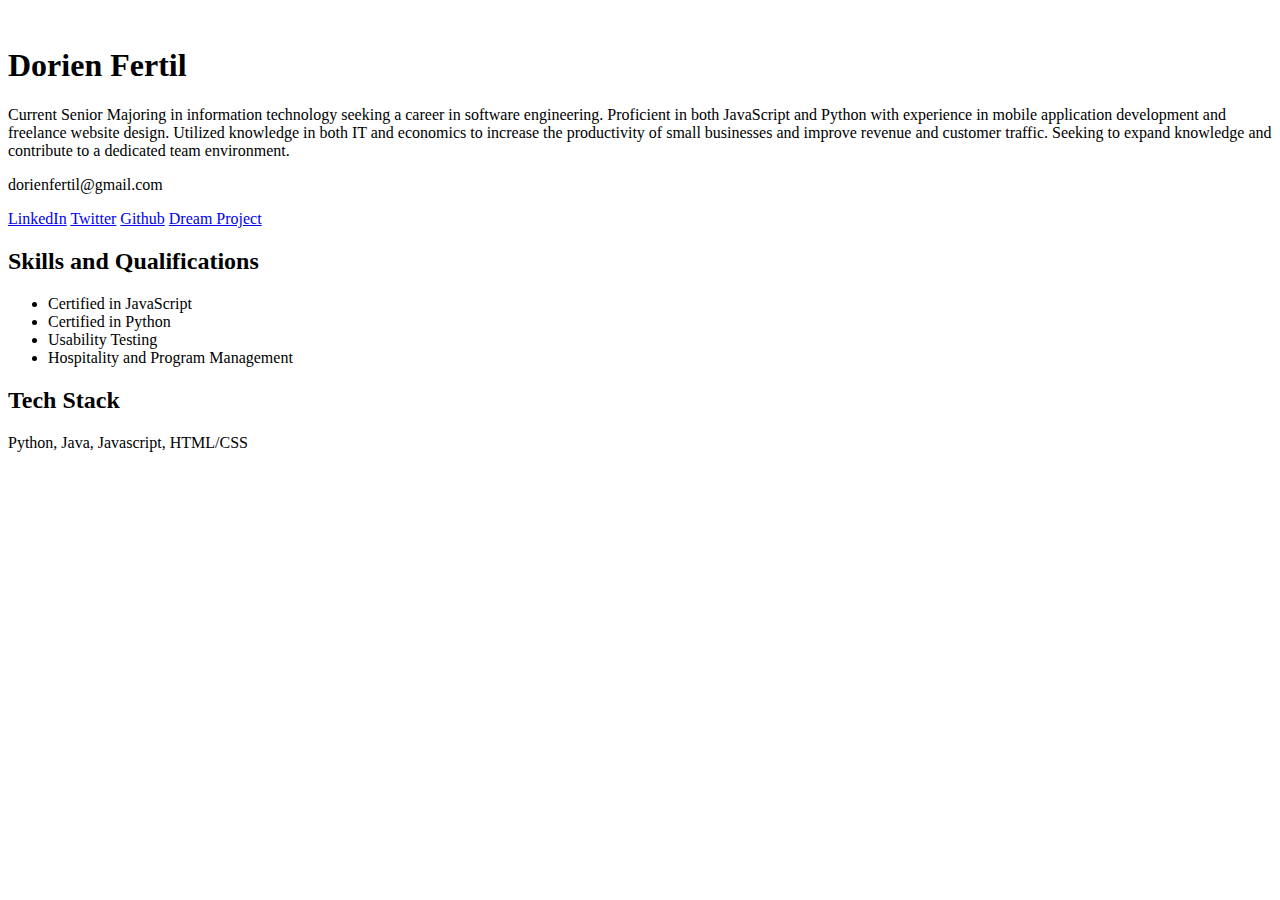
==== index.html @ d8eaf8b0 "first commit" ====
<!DOCTYPE html>
<html>
<head>
    <meta charset='utf-8'>
    <meta http-equiv='X-UA-Compatible' content='IE=edge'>
    <title>Page Title</title>
    <meta name='viewport' content='width=device-width, initial-scale=1'>
    <link rel='stylesheet' type='text/css' media='screen' href='./styles/main.css'>
</head>
<body>
    <div id="container--main">
        <section id="wrapping--hero" class="section--page">
            <img id="profile-pic" src="./assets/images/Headshot2024.jpg" alt="">
            <div>
                <h1 id="user-name">Dorien Fertil</h1>
                <p id="bio">Current Senior Majoring in information technology seeking a career in software engineering. Proficient in both JavaScript and Python with experience in mobile application development and freelance website design. Utilized knowledge in both IT and economics to increase the productivity of small businesses and improve revenue and customer traffic. Seeking to expand knowledge and contribute to a dedicated team environment.</p>
                <p id="email">dorienfertil@gmail.com</p>
            </div>
        </section>

        <section class="section--page">
            <div id="socials--list">
                <a href="https://www.linkedin.com/in/dorienfertil" target="_blank">LinkedIn</a>
                <a href="https://x.com/Dorien52156317" target="_blank">Twitter</a>
                <a href="https://github.com/deezy2x/Development" target="_blank">Github</a>
                <a href="a" target="_blank">Dream Project</a>
            </div>
        </section>

        <section class="section--page">
            <h2>Skills and Qualifications</h2>
            <ul id="qualifications--list">
                <li>Certified in JavaScript</li>
                <li>Certified in Python</li>
                <li>Usability Testing</li>
                <li>Hospitality and Program Management</li>
            </ul>
        </section>

        <section class="section--page">
            <h2>Tech Stack</h2>
            <div id="wrapper--techstack__items">
                <div class="card--techstack">
                    <span>Python, Java, Javascript, HTML/CSS</span>
                </div>
            </div>
        </section>
    </div>
</body>
</html>
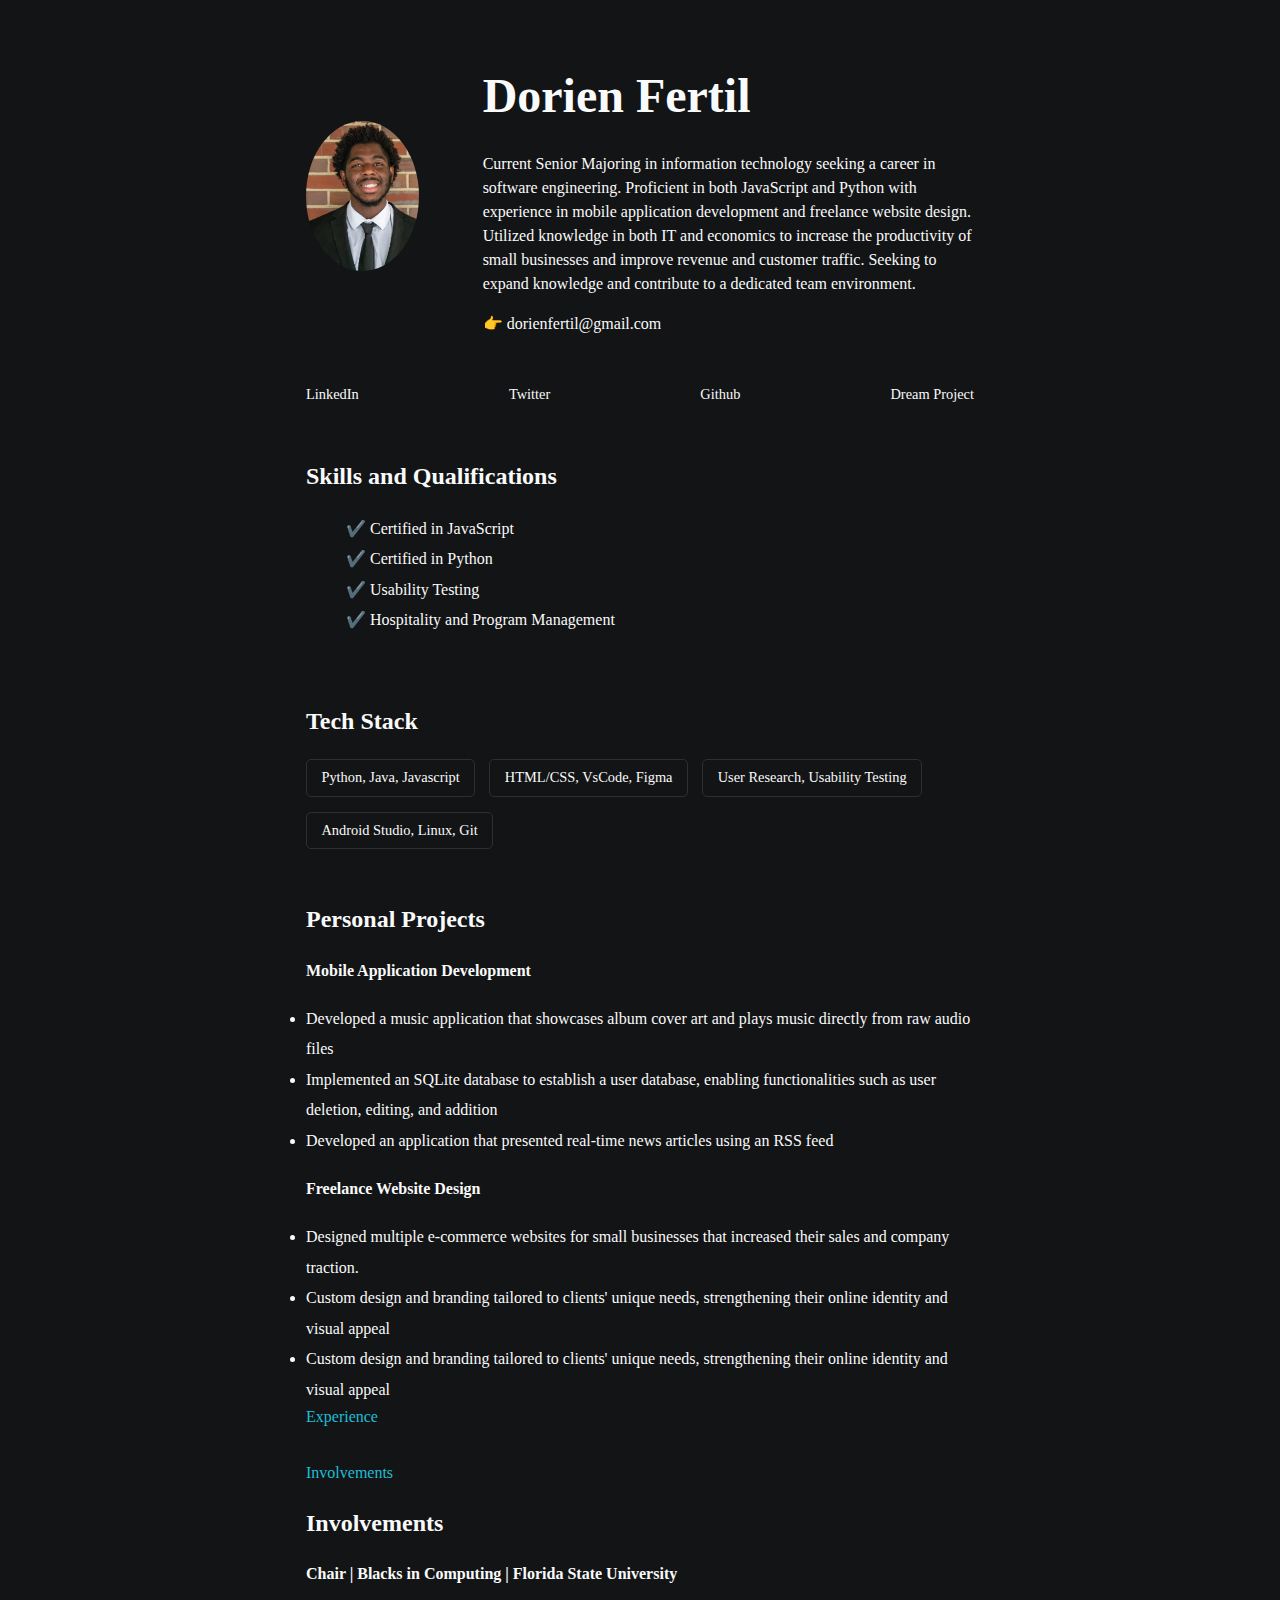
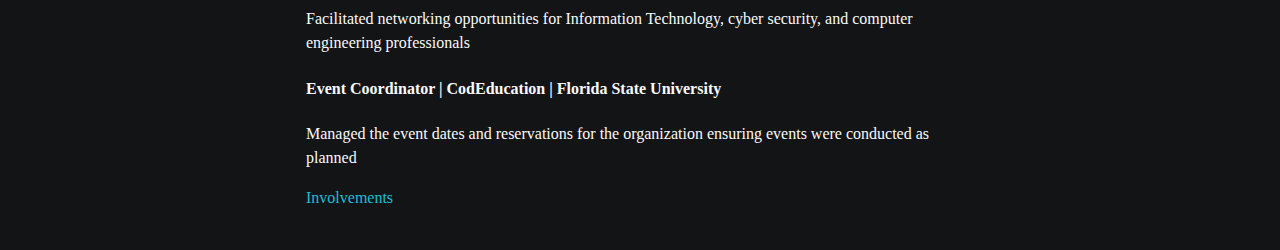
==== commit b669ebfe: "second commit" ====
--- a/index.html
+++ b/index.html
@@ -3,18 +3,18 @@
 <head>
     <meta charset='utf-8'>
     <meta http-equiv='X-UA-Compatible' content='IE=edge'>
-    <title>Page Title</title>
+    <title>Dorien Fertil</title>
     <meta name='viewport' content='width=device-width, initial-scale=1'>
-    <link rel='stylesheet' type='text/css' media='screen' href='./styles/main.css'>
+    <link rel='stylesheet' href='./styles/main.css'>
 </head>
 <body>
     <div id="container--main">
         <section id="wrapping--hero" class="section--page">
-            <img id="profile-pic" src="./assets/images/Headshot2024.jpg" alt="">
+            <img id="profile-pic" src="./assests/images/Headshot2024.jpg" alt="">
             <div>
                 <h1 id="user-name">Dorien Fertil</h1>
                 <p id="bio">Current Senior Majoring in information technology seeking a career in software engineering. Proficient in both JavaScript and Python with experience in mobile application development and freelance website design. Utilized knowledge in both IT and economics to increase the productivity of small businesses and improve revenue and customer traffic. Seeking to expand knowledge and contribute to a dedicated team environment.</p>
-                <p id="email">dorienfertil@gmail.com</p>
+                <p id="email">&#x1F449; dorienfertil@gmail.com</p>
             </div>
         </section>
 
@@ -30,21 +30,51 @@
         <section class="section--page">
             <h2>Skills and Qualifications</h2>
             <ul id="qualifications--list">
-                <li>Certified in JavaScript</li>
-                <li>Certified in Python</li>
-                <li>Usability Testing</li>
-                <li>Hospitality and Program Management</li>
+                <li>✔️  Certified in JavaScript</li>
+                <li>✔️  Certified in Python</li>
+                <li>✔️  Usability Testing</li>
+                <li>✔️  Hospitality and Program Management</li>
             </ul>
         </section>
 
         <section class="section--page">
             <h2>Tech Stack</h2>
             <div id="wrapper--techstack__items">
-                <div class="card--techstack">
-                    <span>Python, Java, Javascript, HTML/CSS</span>
-                </div>
+                <div class="card--techstack"><span>Python, Java, Javascript</span></div>
+                <div  class="card--techstack"><span>HTML/CSS, VsCode, Figma</span></div>
+                <div class="card--techstack"><span>User Research, Usability Testing</span></div>
+                <div class="card--techstack"><span>Android Studio, Linux, Git</span></div>
             </div>
         </section>
+
+        <section class="section--page">
+            <div id="personal projects---list">
+               <div class="Card Personal Projects">
+               </div>
+               <h2>Personal Projects</h2>
+               <h4>Mobile Application Development</h4>
+               <li>Developed a music application that showcases album cover art and plays music directly from raw audio files</li>
+               <li>Implemented an SQLite database to establish a user database, enabling functionalities such as user deletion, editing, and addition</li>
+               <li>Developed an application that presented real-time news articles using an RSS feed</li>
+               <h4>Freelance Website Design</h4>
+               <li>Designed multiple e-commerce websites for small businesses that increased their sales and company traction.</li>
+               <li>Custom design and branding tailored to clients' unique needs, strengthening their online identity and visual appeal</li>
+               <li>Custom design and branding tailored to clients' unique needs, strengthening their online identity and visual appeal</li>
+               <a href="./projectsPage.html">Experience</a>
+            </div>
+        </section>
+
+        <section class="section--page">
+            <div id="involvements"> <a href="./assests/styles/involvementsPage.html">Involvements</a>     
+            <h2>Involvements</h2>
+            <h4> Chair | Blacks in Computing | Florida State University</h4>
+            <p>Facilitated networking opportunities for Information Technology, cyber security, and computer engineering professionals</p>
+            <h4>Event Coordinator | CodEducation | Florida State University</h4>
+            <p>Managed the event dates and reservations for the organization ensuring events were conducted as planned</p>
+            <div id="involvements"> <a href="./assests/styles/involvementsPage.html">Involvements</a> 
+            </div>
+        </section>
+           
     </div>
 </body>
 </html>--- a/styles/main.css
+++ b/styles/main.css
@@ -0,0 +1,111 @@
+@import url('https://fonts.googleapis.com/css2?family=Readex+Pro:wght@300;400;500;600;700&display=swap');
+
+:root{
+    --mainTextColor:#000;
+    --secondaryTextColor-light:rgb(51 51 51);
+    --mainLinkColor-light:#0da2b8;
+    --mainBorderColor-light:rgb(218, 218, 218);
+    --mainBgColor-light:rgb(249, 250,251);
+
+    --mainTextColor-dark:rgb(249, 250,251);
+    --secondaryTextColor-dark:#adb0b1;
+    --mainLinkColor-dark:rgb(30,190,214);
+    --mainBorderColor-dark:#2b3031;
+    --mainBgColor-dark:#131415;
+
+    --mainTextColor:var(--mainTextColor-dark);
+    --secondaryTextColor:var(--secondaryTextColor-dark);
+    --mainLinkColor:var(--mainLinkColor-dark);
+    --mainBorderColor:var(--mainBorderColor-dark);
+    --mainBgColor:var(--mainBgColor-dark);
+}
+*{
+    font-family: 'Readux Pro';
+    line-height: 1.5em;
+    box-sizing: border-box;
+    color: var(--mainTextColor)
+
+}
+body{
+    background-color: var(--mainBgColor);
+}
+p, span li{
+    color: var(--mainTextColor);
+    font-size: 1em;
+}
+a{
+    text-decoration: none;
+    color: var(--mainLinkColor);
+    font-size: 500;
+
+}
+li{
+    line-height: 1.9em;
+}
+#container--main{
+    max-width: 700px;
+    margin: 0 auto;
+    padding: 1em;
+}
+
+.section--page{
+    padding-top: 1em;
+    padding-bottom: 1em;
+}
+
+#wrapping--hero{
+    display: flex;
+    align-items: center;
+    gap: 4em;
+}
+
+#bio, a{
+    font-weight: 300;
+}
+
+#user-name{
+    font-size: 48px;
+    line-height:  1em;
+}
+
+#profile-pic{
+    border-radius: 50%;
+    width: 150px;
+    height: 150px;
+    object-fit: cover;
+}
+
+#email{
+    color:var(--mainTextColor)
+}
+
+#socials--list{
+    display:flex;
+    justify-content: space-between;
+    column-gap: 1em;
+    flex-wrap: wrap;
+    transition: 0.3s;
+
+}
+#socials--list a{
+    font-size: 0.9em;
+    color:var(--mainTextColor)
+}
+#socials--list a:hover{
+    color: var(--mainLinkColor);
+
+}
+#qualifications--list{
+    list-style: none;
+}
+#wrapper--techstack__items{
+    display:flex;
+    flex-wrap: wrap;
+    gap: 1em;
+    font-size: 0.9em;
+}
+.card--techstack{
+    border: 1px solid var(--mainBorderColor);
+    padding: 0.5em 1em;
+    border-radius: 5px;
+}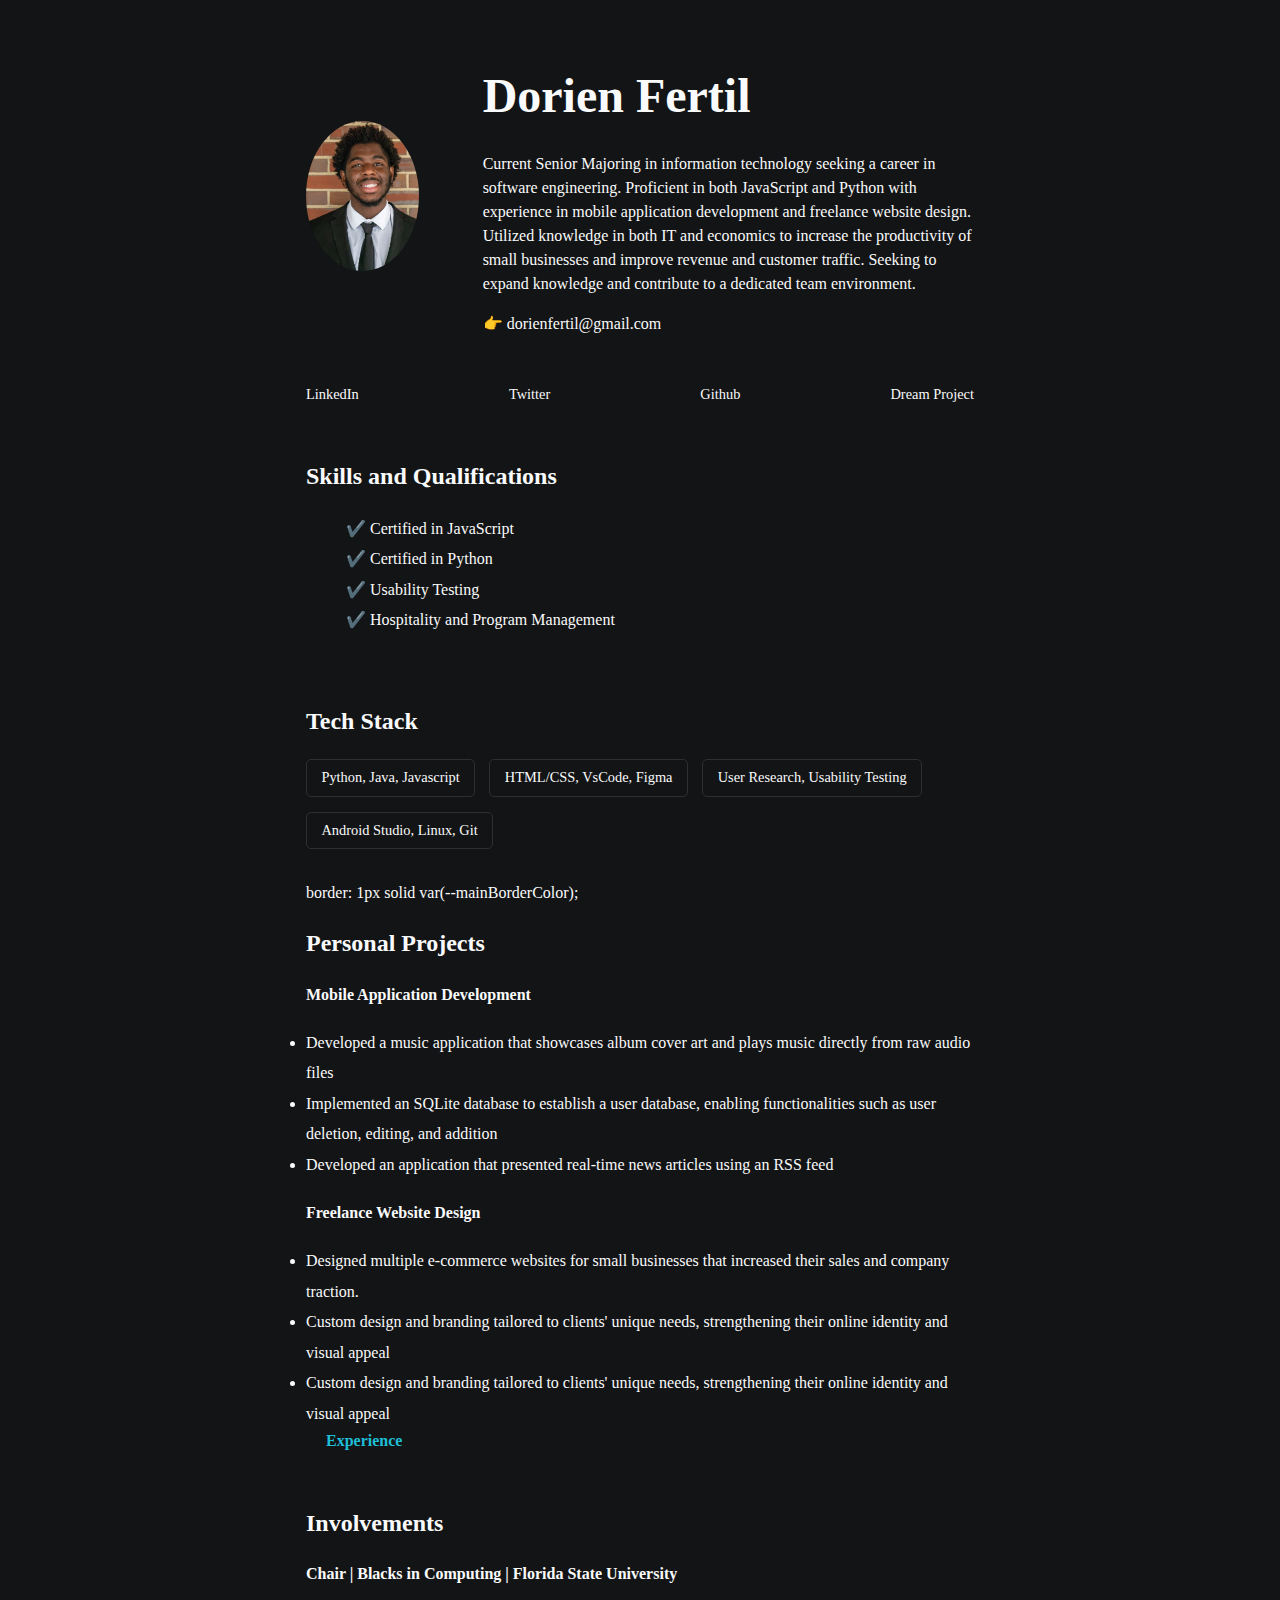
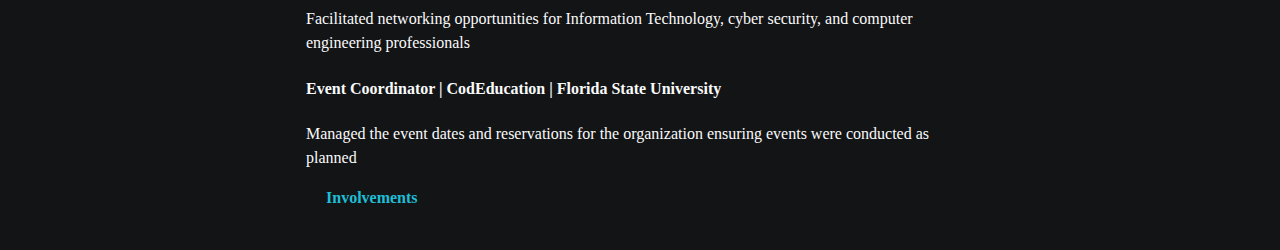
==== commit af10459c: "third commti" ====
--- a/index.html
+++ b/index.html
@@ -5,7 +5,7 @@
     <meta http-equiv='X-UA-Compatible' content='IE=edge'>
     <title>Dorien Fertil</title>
     <meta name='viewport' content='width=device-width, initial-scale=1'>
-    <link rel='stylesheet' href='./styles/main.css'>
+    <link rel='stylesheet' href='./assests/images/styles/main.css'>
 </head>
 <body>
     <div id="container--main">
@@ -50,7 +50,7 @@
         <section class="section--page">
             <div id="personal projects---list">
                <div class="Card Personal Projects">
-               </div>
+               </div> border: 1px solid var(--mainBorderColor);
                <h2>Personal Projects</h2>
                <h4>Mobile Application Development</h4>
                <li>Developed a music application that showcases album cover art and plays music directly from raw audio files</li>
@@ -60,18 +60,17 @@
                <li>Designed multiple e-commerce websites for small businesses that increased their sales and company traction.</li>
                <li>Custom design and branding tailored to clients' unique needs, strengthening their online identity and visual appeal</li>
                <li>Custom design and branding tailored to clients' unique needs, strengthening their online identity and visual appeal</li>
-               <a href="./projectsPage.html">Experience</a>
+               <a href="./projectsPage.html " class="buttons">Experience</a>
             </div>
         </section>
 
-        <section class="section--page">
-            <div id="involvements"> <a href="./assests/styles/involvementsPage.html">Involvements</a>     
+        <section class="section--page">     
             <h2>Involvements</h2>
             <h4> Chair | Blacks in Computing | Florida State University</h4>
             <p>Facilitated networking opportunities for Information Technology, cyber security, and computer engineering professionals</p>
             <h4>Event Coordinator | CodEducation | Florida State University</h4>
             <p>Managed the event dates and reservations for the organization ensuring events were conducted as planned</p>
-            <div id="involvements"> <a href="./assests/styles/involvementsPage.html">Involvements</a> 
+            <a href="./involvementsPage.html" class="button">Involvements</a> 
             </div>
         </section>
            
--- a/assests/images/styles/main.css
+++ b/assests/images/styles/main.css
@@ -0,0 +1,149 @@
+@import url('https://fonts.googleapis.com/css2?family=Readex+Pro:wght@300;400;500;600;700&display=swap');
+
+:root{
+    --mainTextColor-light:#000;
+    --secondaryTextColor-light:rgb(51 51 51);
+    --mainLinkColor-light:#0da2b8;
+    --mainBorderColor-light:rgb(218, 218, 218);
+    --mainBgColor-light:rgb(249, 250,251);
+
+    --mainTextColor-dark:rgb(249, 250,251);
+    --secondaryTextColor-dark:#adb0b1;
+    --mainLinkColor-dark:rgb(30,190,214);
+    --mainBorderColor-dark:#2b3031;
+    --mainBgColor-dark:#131415;
+
+    --mainTextColor:var(--mainTextColor-dark);
+    --secondaryTextColor:var(--secondaryTextColor-dark);
+    --mainLinkColor:var(--mainLinkColor-dark);
+    --mainBorderColor:var(--mainBorderColor-dark);
+    --mainBgColor:var(--mainBgColor-dark);
+}
+*{
+    font-family: 'Readux Pro';
+    line-height: 1.5em;
+    box-sizing: border-box;
+    color: var(--mainTextColor);
+
+}
+body{
+    background-color: var(--mainBgColor);
+}
+p, span, li{
+    color: var(--mainTextColor);
+    font-size: 1em;
+}
+a{
+    text-decoration: none;
+    color: var(--mainLinkColor);
+    font-size: 500;
+}
+.button, .buttons {
+    padding: 10px 20px;
+    border-radius: 8px;
+    font-family: 'Readux Pro';
+    font-size: 16px;
+    font-weight: bold;
+}
+li{
+    line-height: 1.9em; 
+}
+
+#container--main{
+    max-width: 700px;
+    margin: 0 auto;
+    padding: 1em;
+}
+
+.section--page{
+    padding-top: 1em;
+    padding-bottom: 1em;
+}
+
+#wrapping--hero{
+    display: flex;
+    align-items: center;
+    gap: 4em;
+}
+
+#bio, a{
+    font-weight: 300;
+}
+
+#user-name{
+    font-size: 48px;
+    line-height:  1em;
+}
+
+#profile-pic{
+    border-radius: 50%;
+    width: 150px;
+    height: 150px;
+    object-fit: cover;
+}
+
+#email{
+    color: var(--mainTextColor);
+}
+
+#socials--list{
+    display:flex;
+    justify-content: space-between;
+    column-gap: 1em;
+    flex-wrap: wrap;
+    transition: 0.3s;
+
+}
+#socials--list a{
+    font-size: 0.9em;
+    color: var(--mainTextColor);
+}
+#socials--list a:hover{
+    color: var(--mainLinkColor);
+
+}
+#qualifications--list{
+    list-style: none;
+}
+#wrapper--techstack__items{
+    display:flex;
+    flex-wrap: wrap;
+    gap: 1em;
+    font-size: 0.9em;
+}
+.card--techstack{
+    border: 1px solid var(--mainBorderColor);
+    padding: 0.5em 1em;
+    border-radius: 5px;
+}
+@media(max-width:600px){
+    .section--page{
+        padding-top: 1em;
+        padding-bottom: 1em;
+        margin-top: 1em;
+    }
+    #wrapper--hero{
+      display: flex;
+      align-items: center;
+      gap: 1em; 
+    }
+    #profile-pic{
+        width: 200px;
+        height: 200px;
+    }
+    .section--page{
+        padding-top: 1em;
+        padding-bottom: 1em;
+    }
+    .card--techstack{
+        border-left: none;
+        padding-left: 0;
+    }
+    .button, .buttons {
+        padding: 10px 20px;
+        border-radius: 8px;
+        font-family: 'Readux Pro';
+        font-size: 16px;
+        font-weight: bold;
+    }
+}
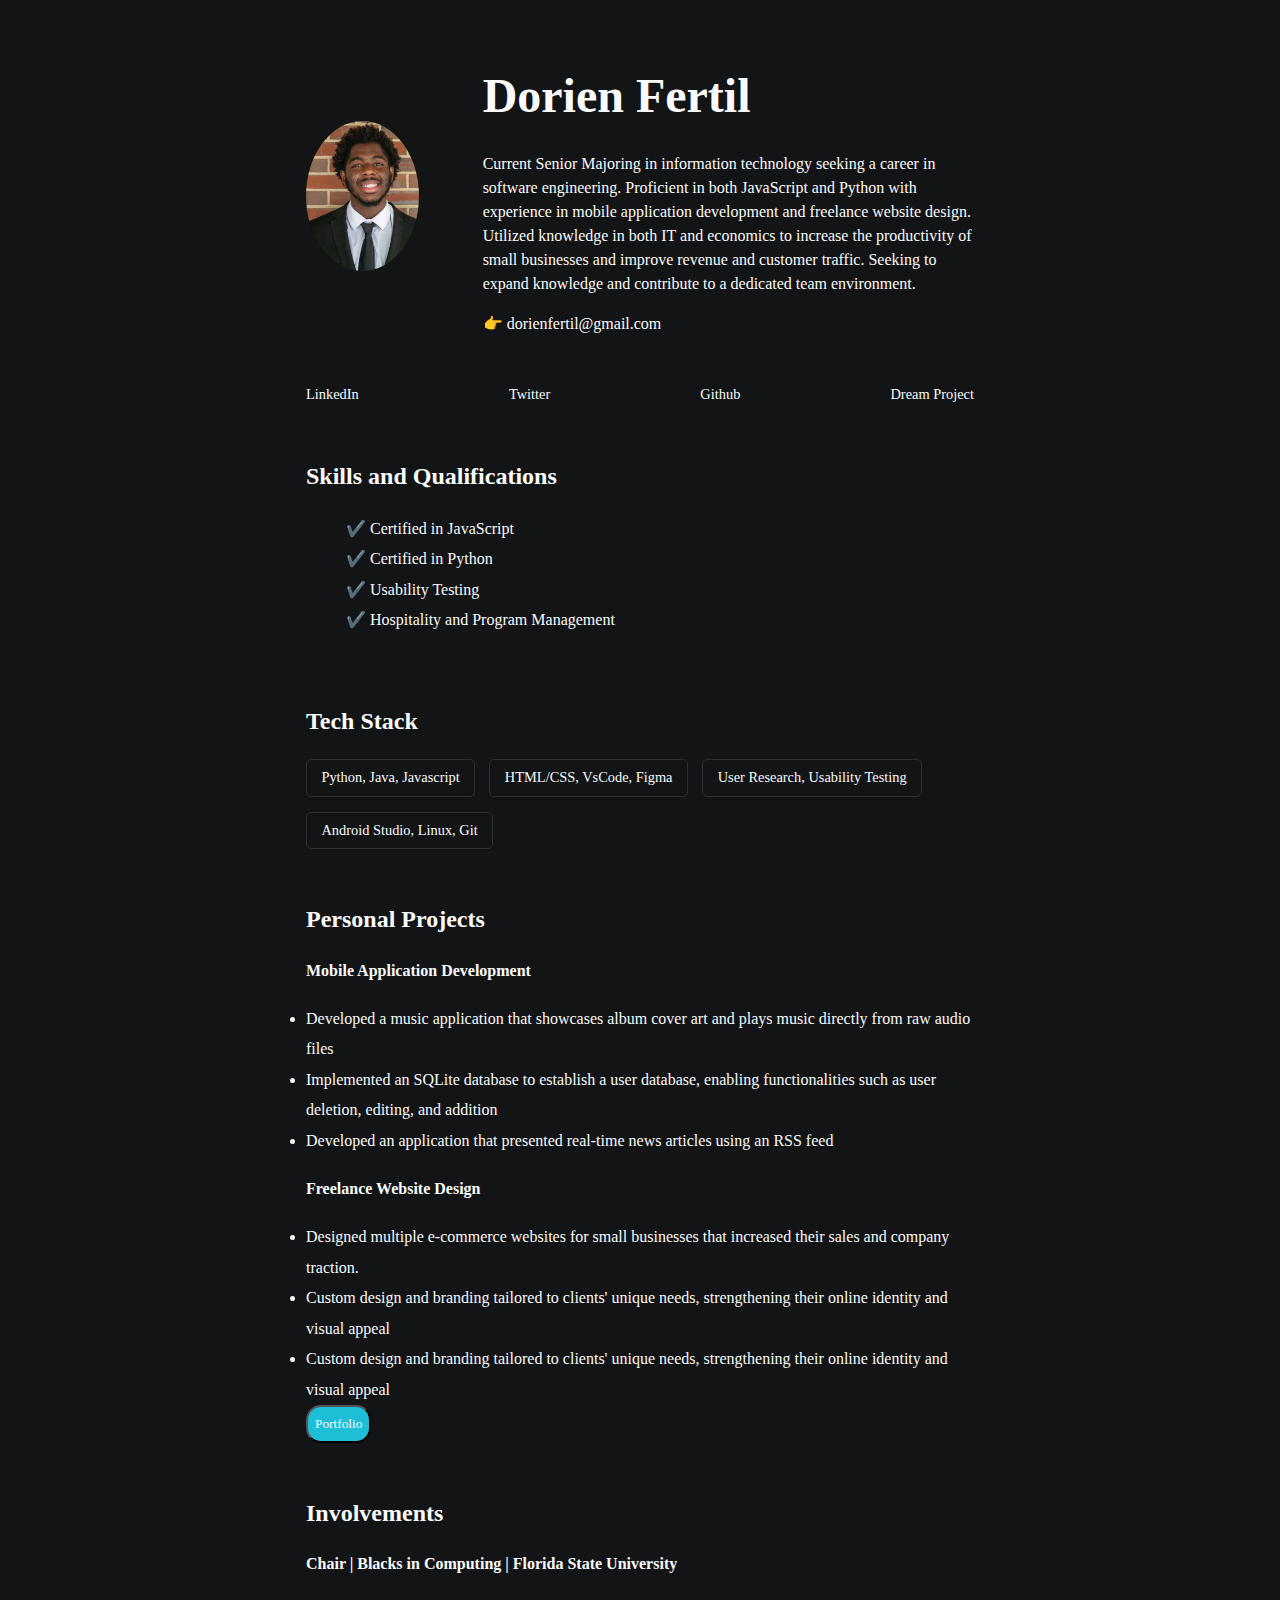
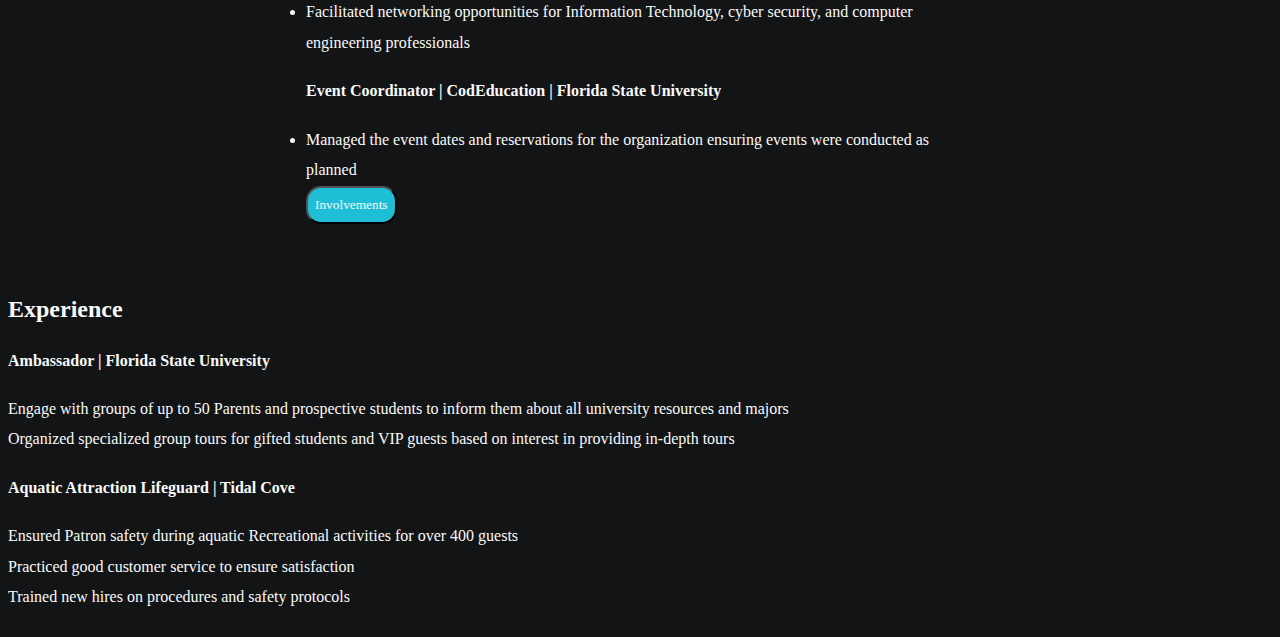
==== commit dc926a80: "changes" ====
--- a/index.html
+++ b/index.html
@@ -12,6 +12,7 @@
         <section id="wrapping--hero" class="section--page">
             <img id="profile-pic" src="./assests/images/Headshot2024.jpg" alt="">
             <div>
+                <title>My Interative Resume</title>
                 <h1 id="user-name">Dorien Fertil</h1>
                 <p id="bio">Current Senior Majoring in information technology seeking a career in software engineering. Proficient in both JavaScript and Python with experience in mobile application development and freelance website design. Utilized knowledge in both IT and economics to increase the productivity of small businesses and improve revenue and customer traffic. Seeking to expand knowledge and contribute to a dedicated team environment.</p>
                 <p id="email">&#x1F449; dorienfertil@gmail.com</p>
@@ -49,8 +50,6 @@
 
         <section class="section--page">
             <div id="personal projects---list">
-               <div class="Card Personal Projects">
-               </div> border: 1px solid var(--mainBorderColor);
                <h2>Personal Projects</h2>
                <h4>Mobile Application Development</h4>
                <li>Developed a music application that showcases album cover art and plays music directly from raw audio files</li>
@@ -60,20 +59,30 @@
                <li>Designed multiple e-commerce websites for small businesses that increased their sales and company traction.</li>
                <li>Custom design and branding tailored to clients' unique needs, strengthening their online identity and visual appeal</li>
                <li>Custom design and branding tailored to clients' unique needs, strengthening their online identity and visual appeal</li>
-               <a href="./projectsPage.html " class="buttons">Experience</a>
+               <input type="button" onclick="location.href='projectsPage.html';" value="Portfolio" class="button-"/>
             </div>
         </section>
 
         <section class="section--page">     
             <h2>Involvements</h2>
             <h4> Chair | Blacks in Computing | Florida State University</h4>
-            <p>Facilitated networking opportunities for Information Technology, cyber security, and computer engineering professionals</p>
+            <li>Facilitated networking opportunities for Information Technology, cyber security, and computer engineering professionals</li>
             <h4>Event Coordinator | CodEducation | Florida State University</h4>
-            <p>Managed the event dates and reservations for the organization ensuring events were conducted as planned</p>
-            <a href="./involvementsPage.html" class="button">Involvements</a> 
+            <li>Managed the event dates and reservations for the organization ensuring events were conducted as planned</li>
+           <input type="button" onclick="location.href='involvementsPage.html';" value="Involvements"/>
             </div>
         </section>
-           
+
+        <section class="section--page">
+            <h2>Experience</h2>
+            <h4>Ambassador | Florida State University</h4>
+            <li>Engage with groups of up to 50 Parents and prospective students to inform them about all university resources and majors</li>
+            <li>Organized specialized group tours for gifted students and VIP guests based on interest in providing in-depth tours</li>
+            <h4>Aquatic Attraction Lifeguard | Tidal Cove</h4>
+            <li>Ensured Patron safety during aquatic Recreational activities for over 400 guests</li>
+            <li>Practiced good customer service to ensure satisfaction</li>
+            <li>Trained new hires on procedures and safety protocols</li>
+        </section>
     </div>
 </body>
 </html>--- a/assests/images/styles/main.css
+++ b/assests/images/styles/main.css
@@ -38,12 +38,18 @@
     color: var(--mainLinkColor);
     font-size: 500;
 }
-.button, .buttons {
-    padding: 10px 20px;
-    border-radius: 8px;
+input[type="button"]{
+    padding: 7px 7px;
+    border-radius: 15px;
     font-family: 'Readux Pro';
-    font-size: 16px;
-    font-weight: bold;
+    background-color: var(--mainLinkColor);
+    color:var(--mainTextColor);
+    cursor:pointer;
+    
+}
+input[button]:hover{
+    transition:var(--mainBgColor-dark) 0.3s ease;
+
 }
 li{
     line-height: 1.9em; 
@@ -139,11 +145,4 @@
         border-left: none;
         padding-left: 0;
     }
-    .button, .buttons {
-        padding: 10px 20px;
-        border-radius: 8px;
-        font-family: 'Readux Pro';
-        font-size: 16px;
-        font-weight: bold;
-    }
 }
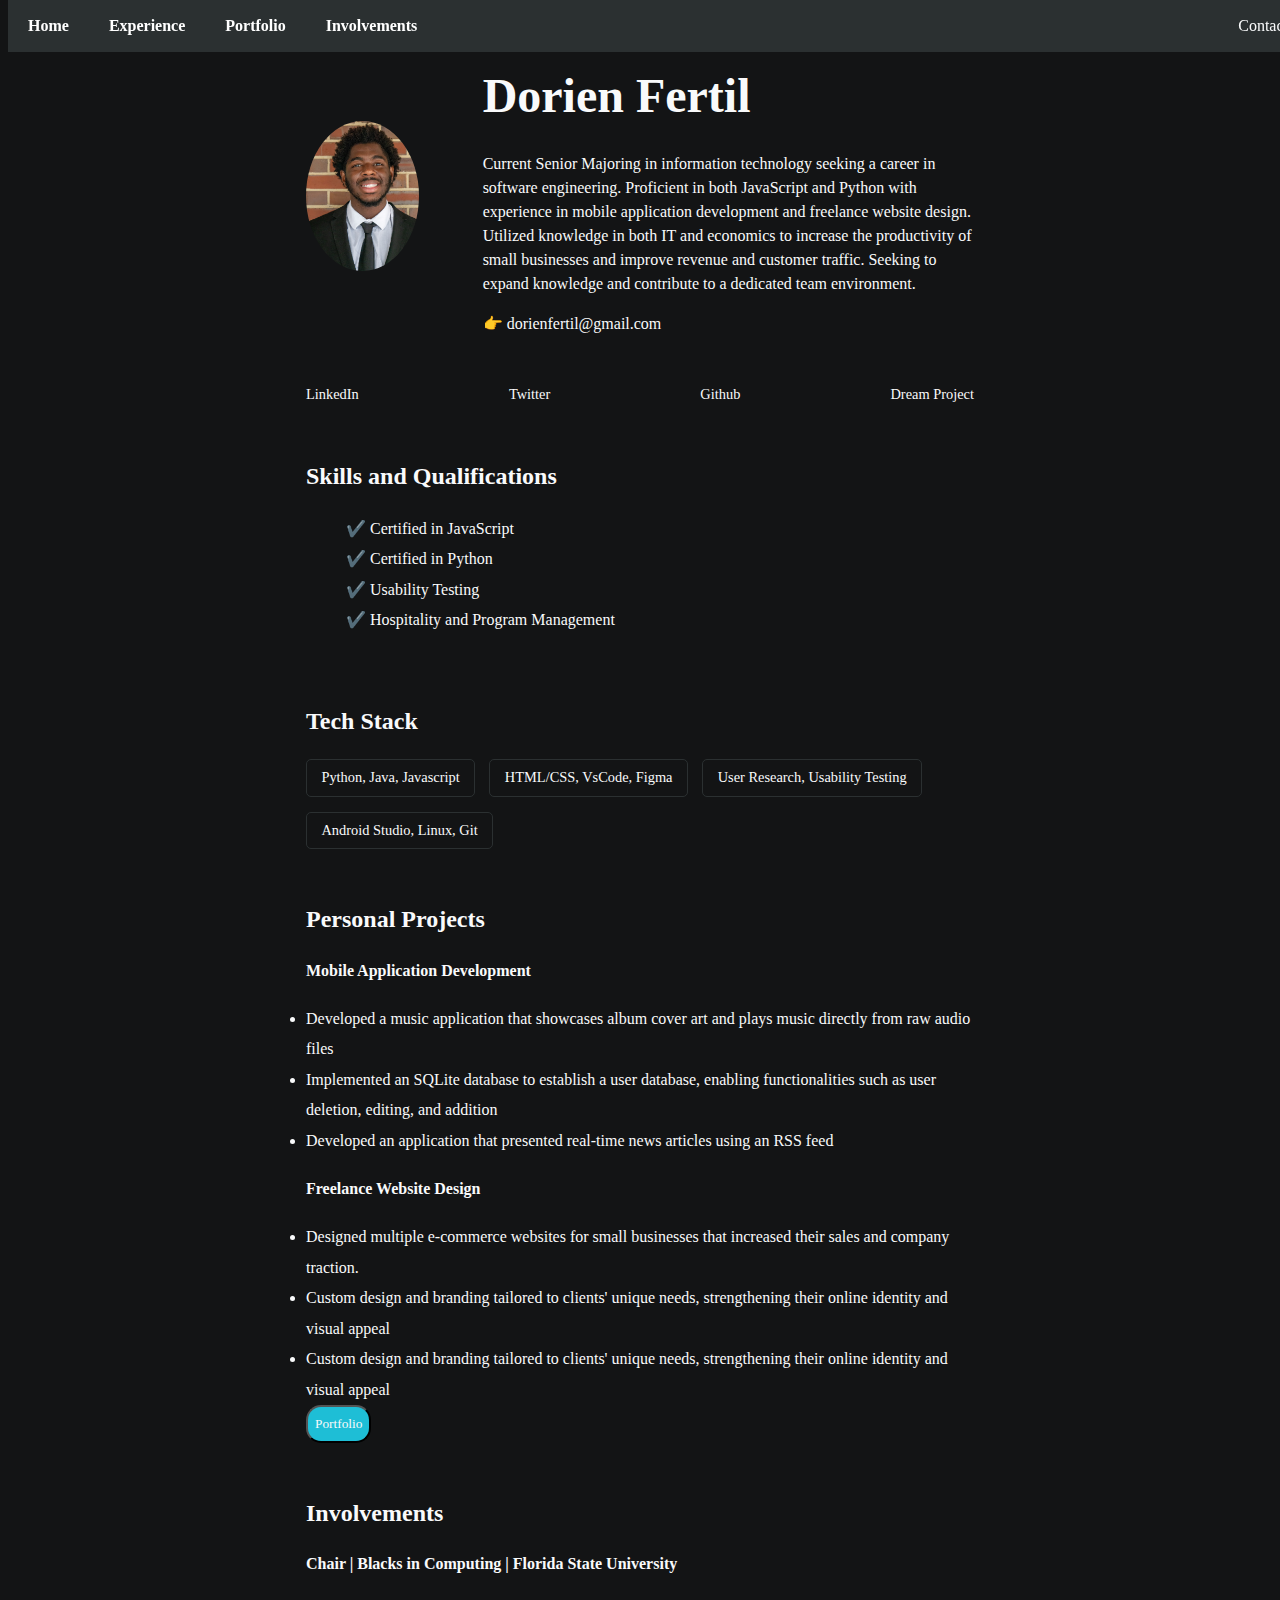
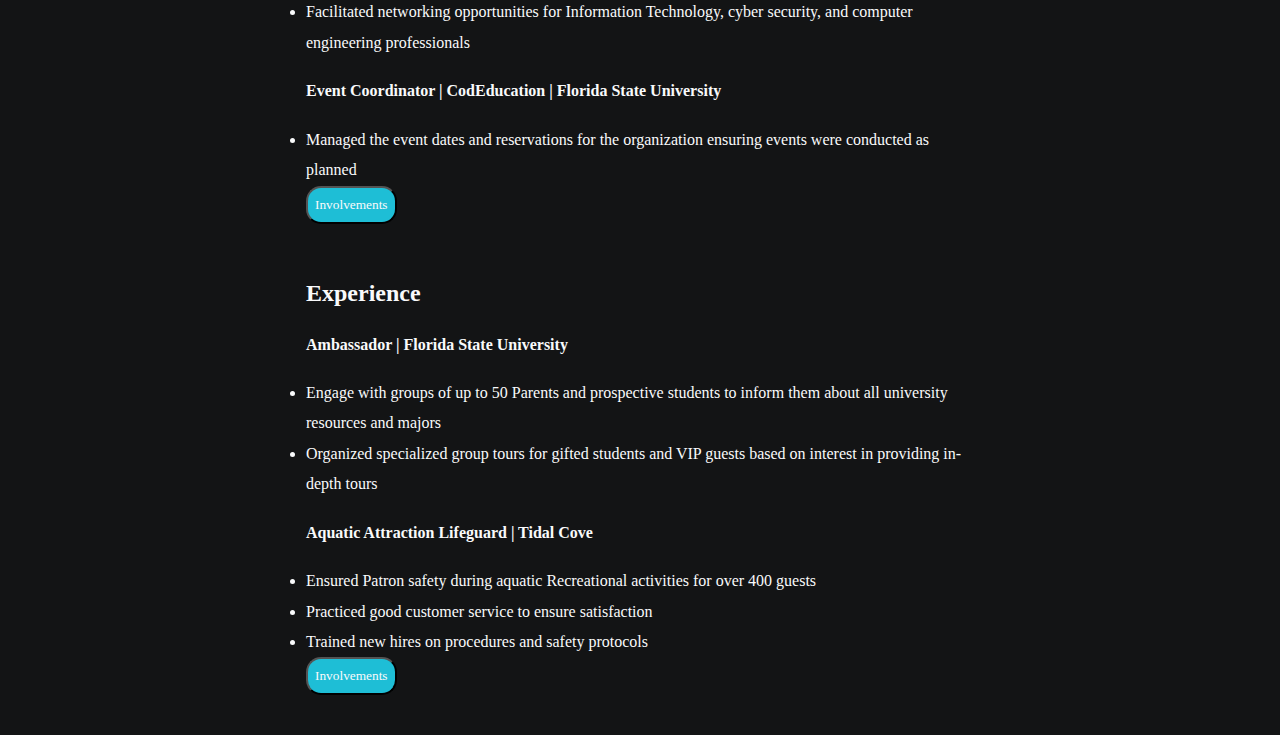
==== commit ac5c8ea9: "locked" ====
--- a/index.html
+++ b/index.html
@@ -3,9 +3,22 @@
 <head>
     <meta charset='utf-8'>
     <meta http-equiv='X-UA-Compatible' content='IE=edge'>
-    <title>Dorien Fertil</title>
     <meta name='viewport' content='width=device-width, initial-scale=1'>
     <link rel='stylesheet' href='./assests/images/styles/main.css'>
+    
+    <div class="header">
+        <nav>
+            <ul>
+                <li> <a href="index.html">Home</a></li>
+                <li> <a href="Experience.html">Experience</a></li>
+                <li> <a href="projectsPage.html"> Portfolio</a></li>
+                <li> <a href="involvementsPage.html">Involvements</a></li>
+                <li style="float:right"><href="">Contact</a></li>
+
+            </ul>
+        </nav>
+        <title>Dorien Fertil</title>
+    </div>
 </head>
 <body>
     <div id="container--main">
@@ -49,31 +62,34 @@
         </section>
 
         <section class="section--page">
-            <div id="personal projects---list">
-               <h2>Personal Projects</h2>
-               <h4>Mobile Application Development</h4>
-               <li>Developed a music application that showcases album cover art and plays music directly from raw audio files</li>
-               <li>Implemented an SQLite database to establish a user database, enabling functionalities such as user deletion, editing, and addition</li>
-               <li>Developed an application that presented real-time news articles using an RSS feed</li>
-               <h4>Freelance Website Design</h4>
-               <li>Designed multiple e-commerce websites for small businesses that increased their sales and company traction.</li>
-               <li>Custom design and branding tailored to clients' unique needs, strengthening their online identity and visual appeal</li>
-               <li>Custom design and branding tailored to clients' unique needs, strengthening their online identity and visual appeal</li>
-               <input type="button" onclick="location.href='projectsPage.html';" value="Portfolio" class="button-"/>
-            </div>
+            <div id="personalProjects--list">
+                    <h2>Personal Projects</h2>
+                        <h4>Mobile Application Development</h4>
+                            <li>Developed a music application that showcases album cover art and plays music directly from raw audio files</li>
+                            <li>Implemented an SQLite database to establish a user database, enabling functionalities such as user deletion, editing, and addition</li>
+                            <li>Developed an application that presented real-time news articles using an RSS feed</li>
+                    
+                        <h4>Freelance Website Design</h4>
+                            <li>Designed multiple e-commerce websites for small businesses that increased their sales and company traction.</li>
+                            <li>Custom design and branding tailored to clients' unique needs, strengthening their online identity and visual appeal</li>
+                            <li>Custom design and branding tailored to clients' unique needs, strengthening their online identity and visual appeal</li>
+                    <input type="button" onclick="location.href='projectsPage.html';" value="Portfolio" class="button-"/>
+                </div>
         </section>
-
+ 
         <section class="section--page">     
+        <div id="Involvments--page">
             <h2>Involvements</h2>
             <h4> Chair | Blacks in Computing | Florida State University</h4>
             <li>Facilitated networking opportunities for Information Technology, cyber security, and computer engineering professionals</li>
             <h4>Event Coordinator | CodEducation | Florida State University</h4>
             <li>Managed the event dates and reservations for the organization ensuring events were conducted as planned</li>
            <input type="button" onclick="location.href='involvementsPage.html';" value="Involvements"/>
-            </div>
+        </div>
         </section>
 
         <section class="section--page">
+        <div id="Experience--list">
             <h2>Experience</h2>
             <h4>Ambassador | Florida State University</h4>
             <li>Engage with groups of up to 50 Parents and prospective students to inform them about all university resources and majors</li>
@@ -82,6 +98,8 @@
             <li>Ensured Patron safety during aquatic Recreational activities for over 400 guests</li>
             <li>Practiced good customer service to ensure satisfaction</li>
             <li>Trained new hires on procedures and safety protocols</li>
+            <input type="button" onclick="location.href='Experience.html';" value="Involvements"/>
+        </div>
         </section>
     </div>
 </body>
--- a/assests/images/styles/main.css
+++ b/assests/images/styles/main.css
@@ -37,6 +37,47 @@
     text-decoration: none;
     color: var(--mainLinkColor);
     font-size: 500;
+}
+
+nav{
+    background-color: #2b3031;
+    position: fixed;
+    top: 0;
+    width: 100%;
+    z-index: 1000;
+    padding: 0;
+}
+
+
+nav ul{
+    list-style-type: none;
+    margin: 0;
+    padding: 0;
+    display: flex;
+    align-items: center;
+
+}
+
+nav li a{
+    display: block;
+    color: white;
+    text-align: center;
+    padding: 14px 20px;
+    text-decoration: none;
+    font-weight: bold;
+    margin: 0;
+}
+nav li:last-child{
+    margin-left: auto;
+
+}
+nav li a:hover{
+    background-color: #0da2b8;
+    color: white;
+    border-radius: 5px;
+}
+.active{
+    background-color: #0da2b8;
 }
 input[type="button"]{
     padding: 7px 7px;
@@ -47,14 +88,22 @@
     cursor:pointer;
     
 }
-input[button]:hover{
-    transition:var(--mainBgColor-dark) 0.3s ease;
+input[type="button"]:hover{
+    transition:var(--mainBgColor-dark) 0.5s ease;
+    color: white;
+    background-color: #0da2b8;
 
 }
 li{
     line-height: 1.9em; 
 }
-
+.wrapper {
+    display:flex;
+    flex-wrap: wrap;
+    gap: 1em;
+    font-size: 0.9em;
+    text-align: left;
+  }
 #container--main{
     max-width: 700px;
     margin: 0 auto;
@@ -122,6 +171,24 @@
     padding: 0.5em 1em;
     border-radius: 5px;
 }
+.column{
+    float: left;
+    width: 50.00%;
+    padding: 5px;
+}
+#wrapper--personalProjects--list{
+    display:flex;
+    flex-wrap: wrap;
+    gap: 1em;
+    font-size: 0.9em; 
+}
+.row::after{
+    content: "";
+    clear: both;
+    display: table;
+
+}
+
 @media(max-width:600px){
     .section--page{
         padding-top: 1em;
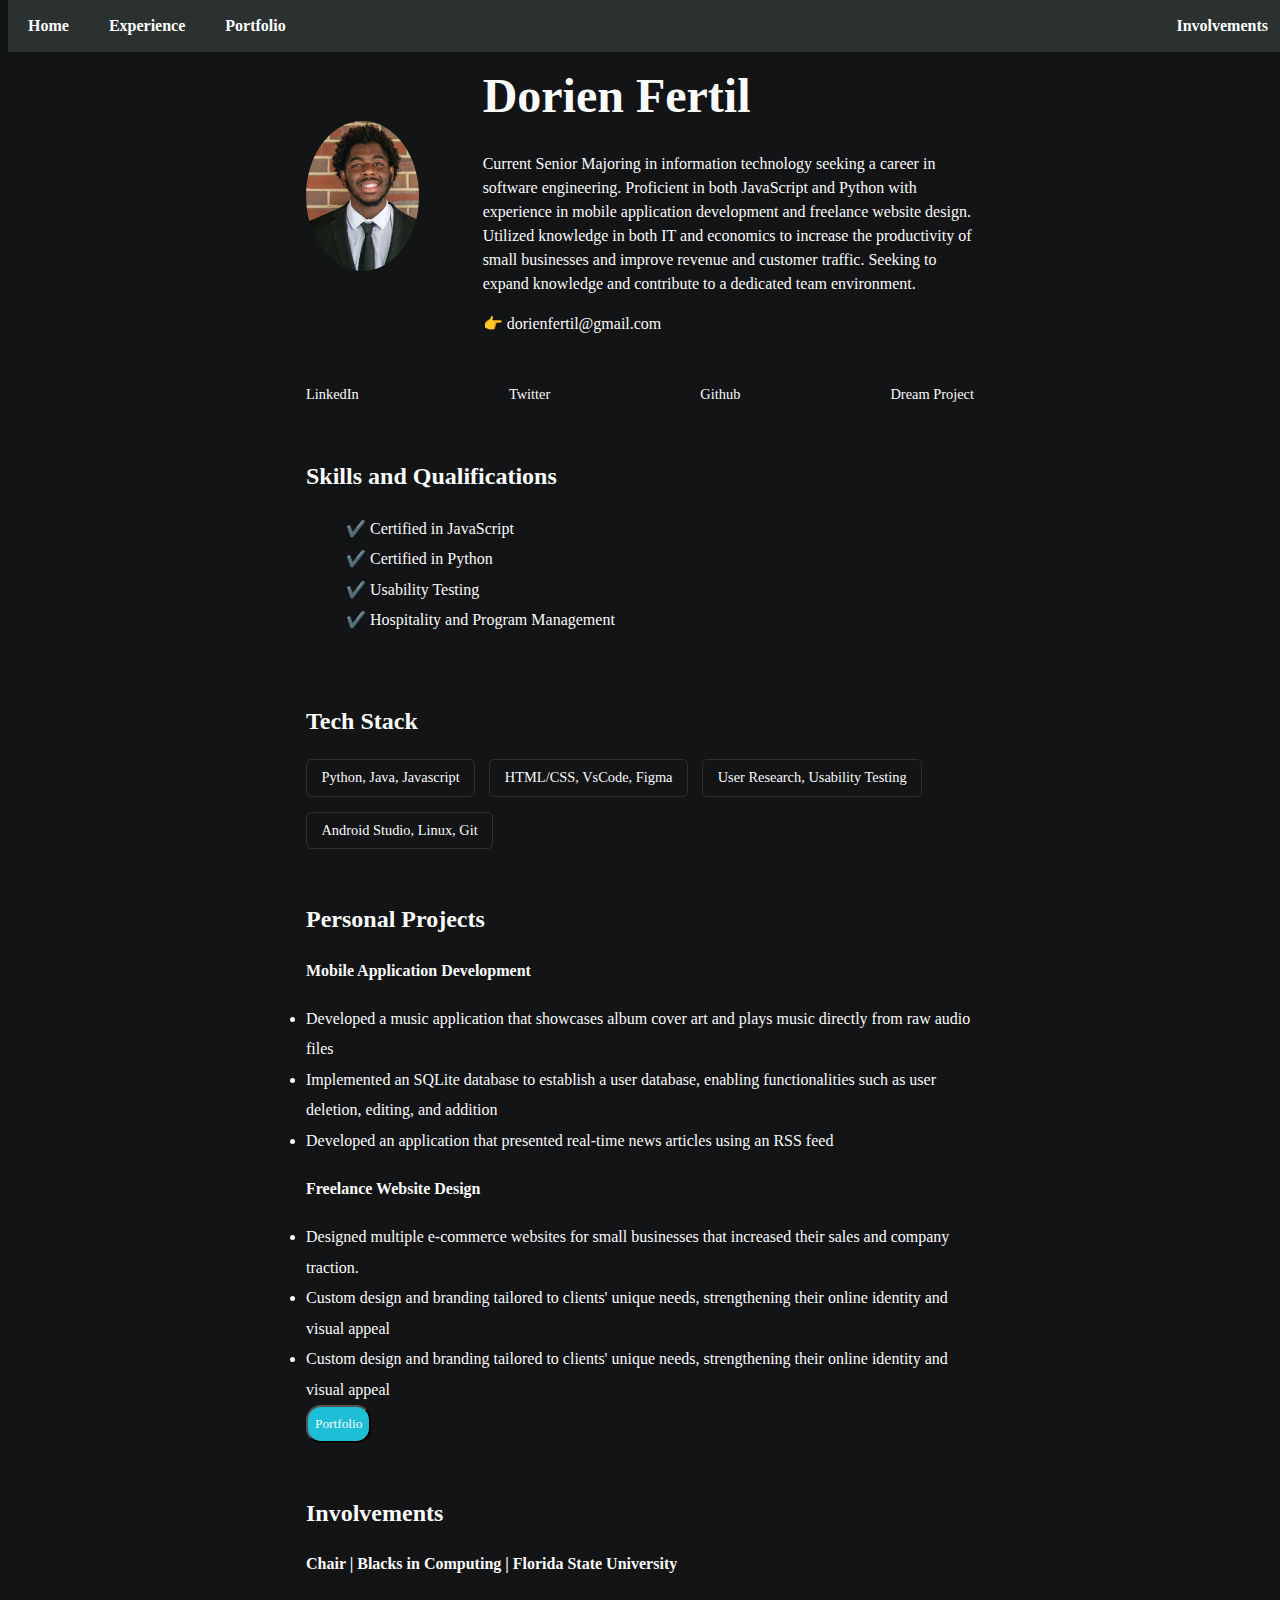
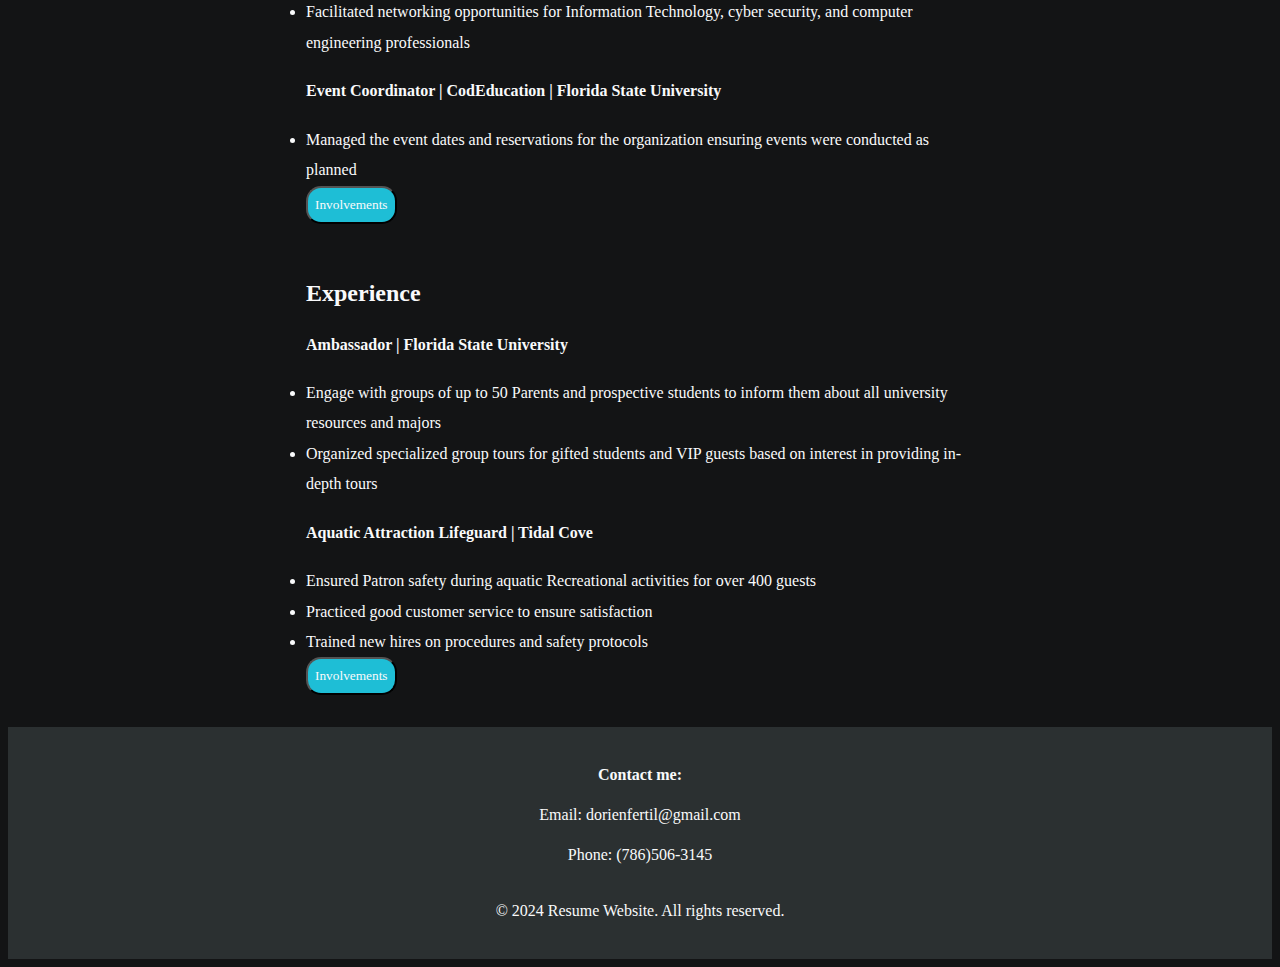
==== commit 0e6d8ce6: "footer" ====
--- a/index.html
+++ b/index.html
@@ -13,7 +13,7 @@
                 <li> <a href="Experience.html">Experience</a></li>
                 <li> <a href="projectsPage.html"> Portfolio</a></li>
                 <li> <a href="involvementsPage.html">Involvements</a></li>
-                <li style="float:right"><href="">Contact</a></li>
+                
 
             </ul>
         </nav>
@@ -103,4 +103,15 @@
         </section>
     </div>
 </body>
+    <footer>
+        <div class="footer-container">
+            <div class="contact-info">
+                <p><strong>Contact me:</strong></p>
+                <p>Email: dorienfertil@gmail.com</p>
+                <p>Phone: (786)506-3145</p>
+            </div>
+            <div class="copyright">
+                <p>&copy; 2024 Resume Website. All rights reserved.</p>
+            </div>
+    </footer>        
 </html>--- a/assests/images/styles/main.css
+++ b/assests/images/styles/main.css
@@ -188,7 +188,20 @@
     display: table;
 
 }
-
+footer {
+    background-color: #2b3031;
+    color: white;
+    padding: 20px 0;
+    text-align: center;
+}
+.footer-container {
+    max-width: 1200px;
+    margin: 0 auto;
+    padding: 0 15px;
+    display: flex;
+    flex-direction: column;
+    align-items: center;
+}
 @media(max-width:600px){
     .section--page{
         padding-top: 1em;
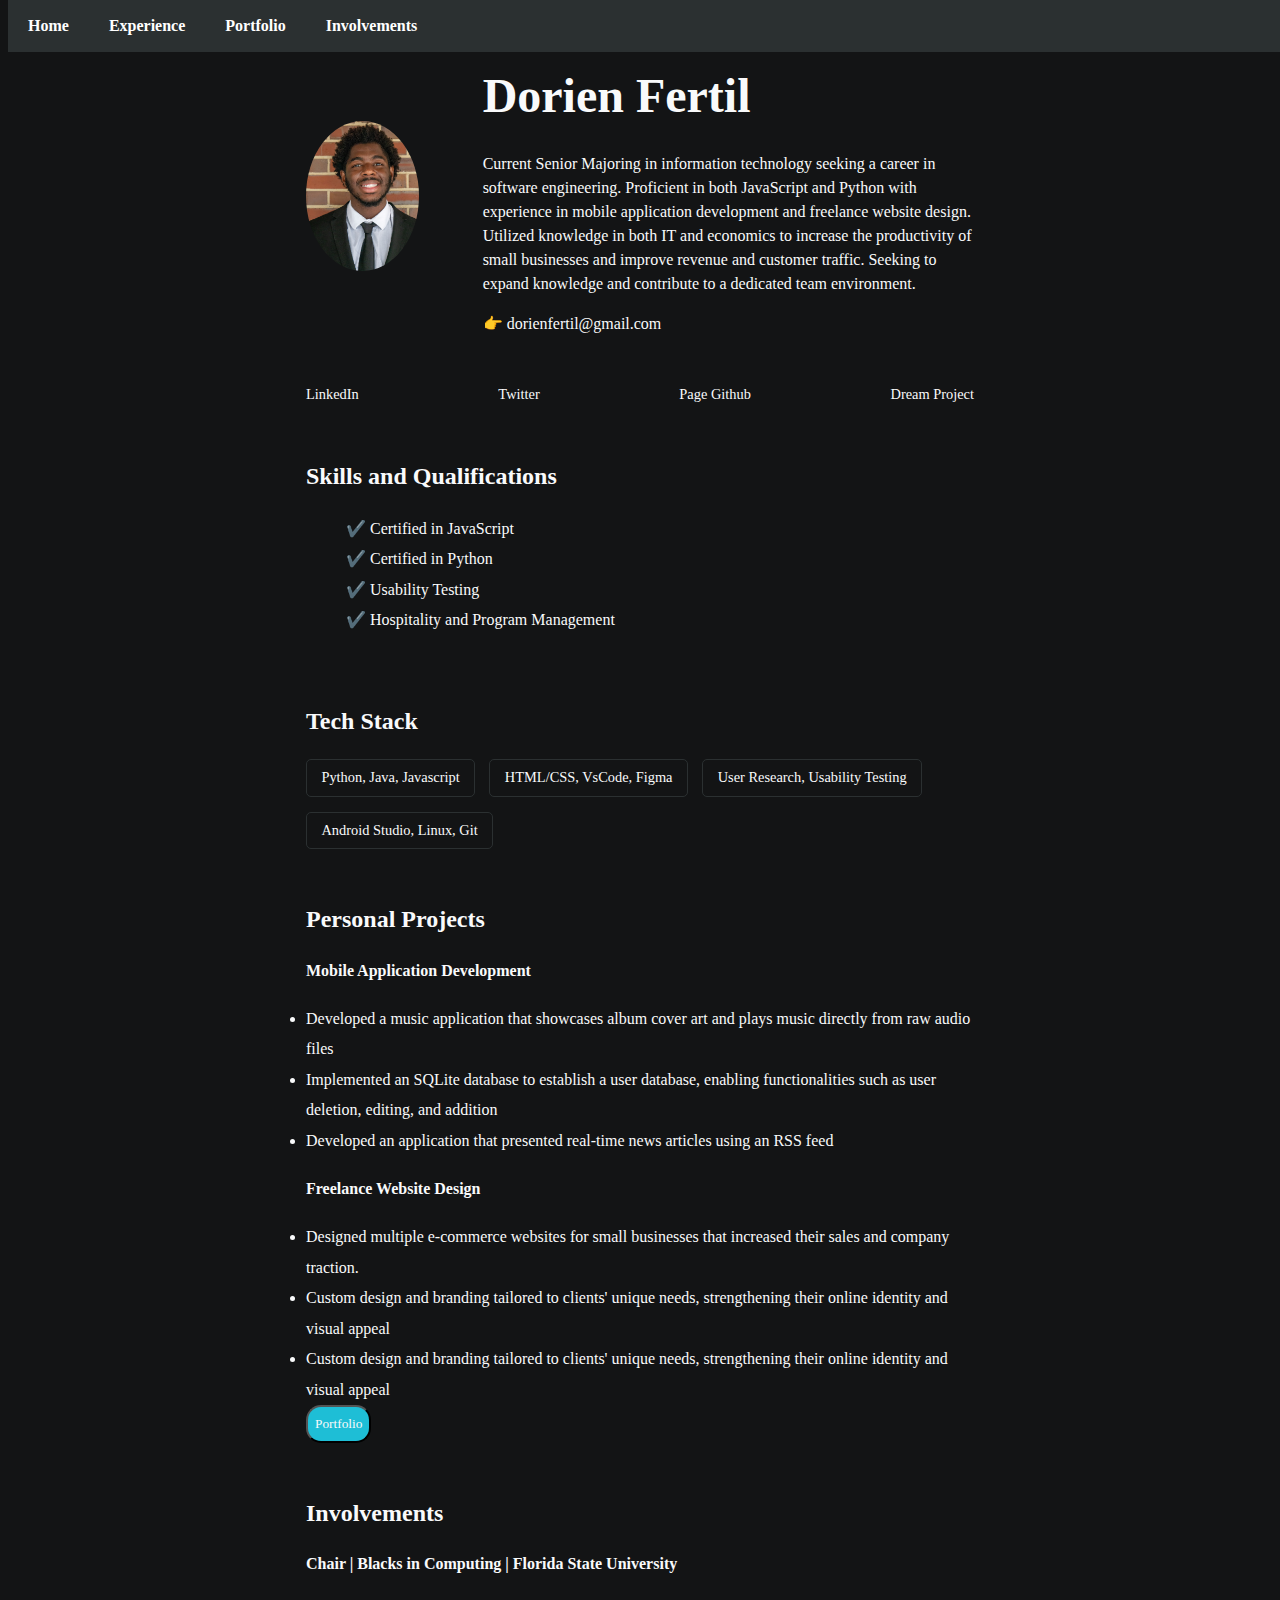
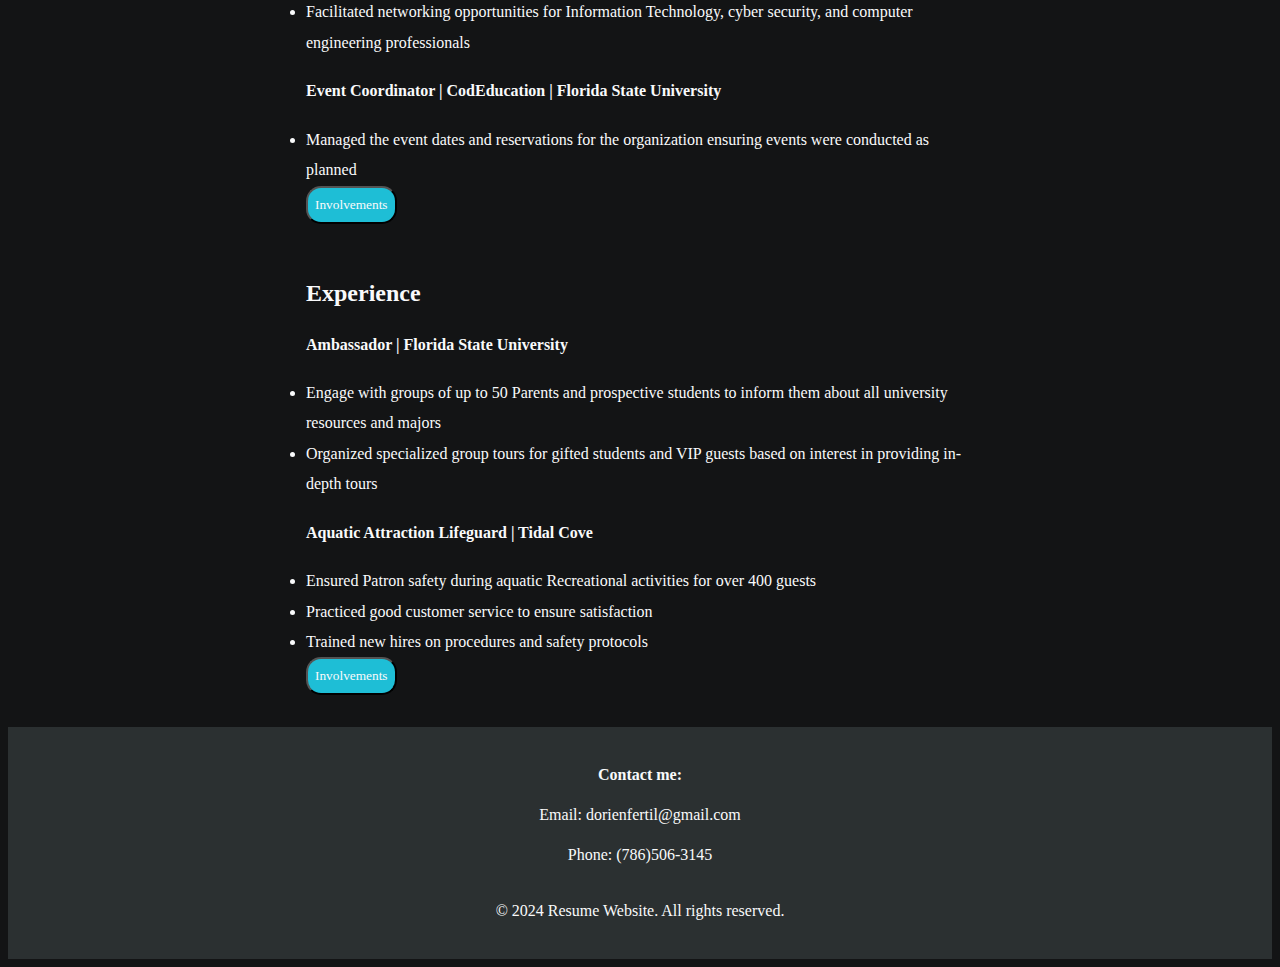
==== commit 77b2f31f: "wow" ====
--- a/index.html
+++ b/index.html
@@ -36,7 +36,7 @@
             <div id="socials--list">
                 <a href="https://www.linkedin.com/in/dorienfertil" target="_blank">LinkedIn</a>
                 <a href="https://x.com/Dorien52156317" target="_blank">Twitter</a>
-                <a href="https://github.com/deezy2x/Development" target="_blank">Github</a>
+                <a href="https://github.com/deezy2x/ResumeWebsite" target="_blank"> Page Github</a>
                 <a href="a" target="_blank">Dream Project</a>
             </div>
         </section>
--- a/assests/images/styles/main.css
+++ b/assests/images/styles/main.css
@@ -67,10 +67,7 @@
     font-weight: bold;
     margin: 0;
 }
-nav li:last-child{
-    margin-left: auto;
-
-}
+
 nav li a:hover{
     background-color: #0da2b8;
     color: white;
